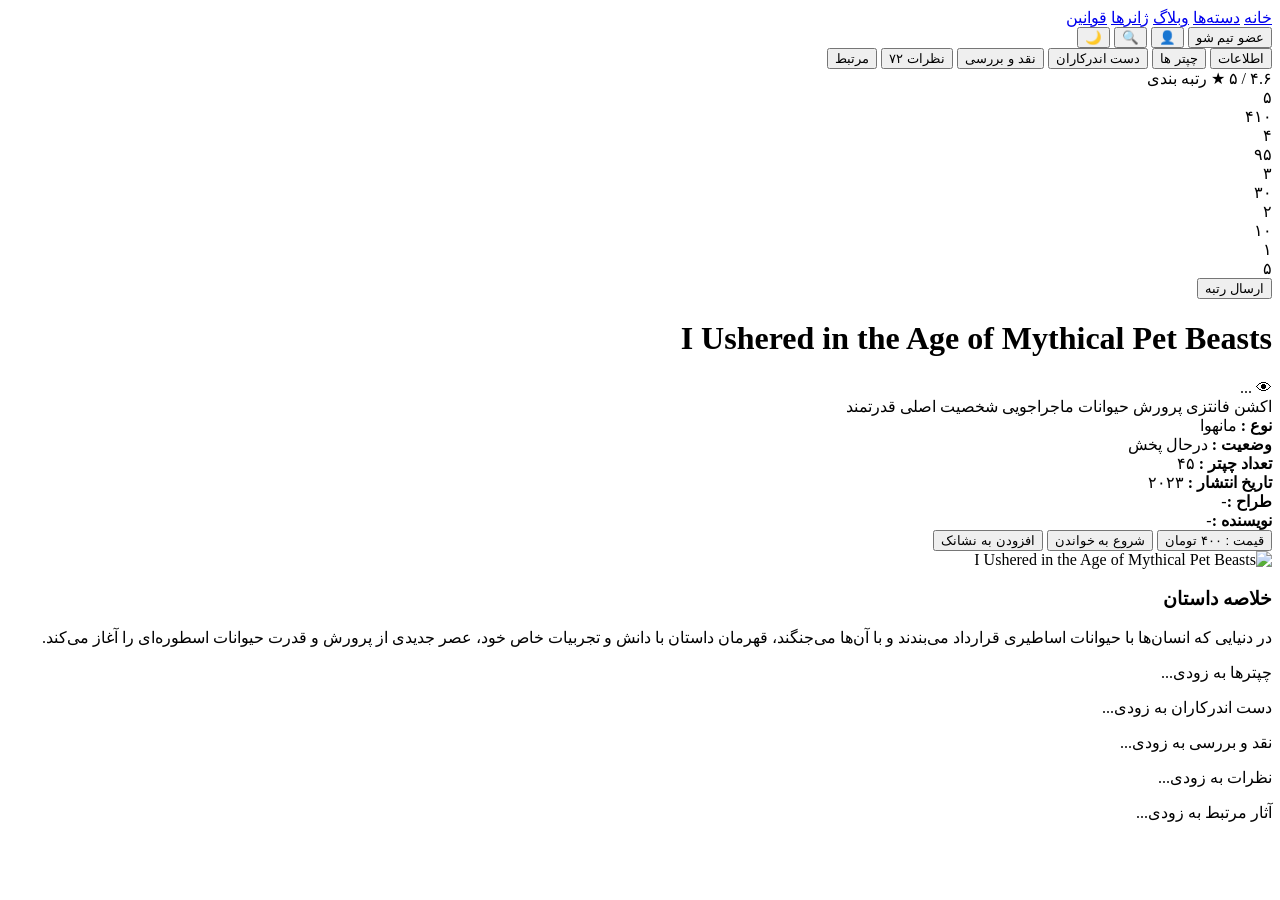
==== detail-mythical.html @ b263c5f9 "Add files via upload" ====
<!DOCTYPE html>
<html lang="fa" dir="rtl">
<head>
    <meta charset="UTF-8">
    <meta name="viewport" content="width=device-width, initial-scale=1.0">
    <title>I Ushered in the Age of Mythical Pet Beasts - کتاب لند</title>
    <link rel="stylesheet" href="Css/menu.css">
    <link rel="stylesheet" href="Css/detail.css">
</head>
<body>
    <header class="header">
        <nav class="nav">
            <a href="menu.html">خانه</a>
            <a href="#">دسته‌ها</a>
            <a href="#">وبلاگ</a>
            <a href="#">ژانرها</a>
            <a href="#">قوانین</a>
        </nav>
        <div class="header-right">
            <button class="btn-team">عضو تیم شو</button>
            <button class="icon-btn">👤</button>
            <button class="icon-btn">🔍</button>
            <button class="icon-btn" id="theme-toggle">🌙</button>
        </div>
    </header>

    <main class="detail-page">
        <div class="detail-tabs">
            <button class="tab active" data-tab="info">اطلاعات</button>
            <button class="tab" data-tab="chapters">چپتر ها</button>
            <button class="tab" data-tab="staff">دست اندرکاران</button>
            <button class="tab" data-tab="review">نقد و بررسی</button>
            <button class="tab" data-tab="comments">نظرات <span class="badge-count">۷۲</span></button>
            <button class="tab" data-tab="related">مرتبط</button>
        </div>

        <div class="tab-content active" id="info">
            <div class="detail-content">
                <div class="rating-box">
                    <div class="rating-header">
                        <span class="rating-score">۴.۶ / ۵</span>
                        <span class="rating-star">★</span>
                        <span>رتبه بندی</span>
                    </div>
                    <div class="rating-bars">
                        <div class="bar-row"><span>۵</span><div class="bar"><div class="fill" style="width:70%"></div></div><span>۴۱۰</span></div>
                        <div class="bar-row"><span>۴</span><div class="bar"><div class="fill" style="width:20%"></div></div><span>۹۵</span></div>
                        <div class="bar-row"><span>۳</span><div class="bar"><div class="fill" style="width:7%"></div></div><span>۳۰</span></div>
                        <div class="bar-row"><span>۲</span><div class="bar"><div class="fill" style="width:2%"></div></div><span>۱۰</span></div>
                        <div class="bar-row"><span>۱</span><div class="bar"><div class="fill" style="width:1%"></div></div><span>۵</span></div>
                    </div>
                    <button class="btn-rate">ارسال رتبه</button>
                </div>

                <div class="info-section">
                    <div class="title-row">
                        <h1>I Ushered in the Age of Mythical Pet Beasts</h1>
                        <span class="views">👁 <span id="view-count">...</span></span>
                    </div>
                    <div class="tags">
                        <span class="tag">اکشن</span>
                        <span class="tag">فانتزی</span>
                        <span class="tag">پرورش حیوانات</span>
                        <span class="tag">ماجراجویی</span>
                        <span class="tag">شخصیت اصلی قدرتمند</span>
                    </div>
                    <div class="meta-info">
                        <div><strong>نوع :</strong> مانهوا</div>
                        <div><strong>وضعیت :</strong> <span class="status">درحال پخش</span></div>
                        <div><strong>تعداد چپتر :</strong> ۴۵</div>
                        <div><strong>تاریخ انتشار :</strong> ۲۰۲۳</div>
                        <div><strong>طراح :</strong>-</div>
                        <div><strong>نویسنده :</strong>-</div>
                    </div>
                    <div class="action-buttons">
                        <button class="btn-price">قیمت : ۴۰۰ تومان</button>
                        <button class="btn-read">شروع به خواندن</button>
                        <button class="btn-bookmark">افزودن به نشانک</button>
                    </div>
                </div>

                <div class="cover-section">
                    <img src="img/آغاز گر عصر هیولا های اسطوره ای.webp" alt="I Ushered in the Age of Mythical Pet Beasts" class="cover-img">
                </div>
            </div>

            <div class="summary-section">
                <h3>خلاصه داستان</h3>
                <p>
                    در دنیایی که انسان‌ها با حیوانات اساطیری قرارداد می‌بندند و با آن‌ها می‌جنگند، 
                    قهرمان داستان با دانش و تجربیات خاص خود، عصر جدیدی از پرورش و قدرت حیوانات اسطوره‌ای را آغاز می‌کند.
                </p>
            </div>
        </div>

        <div class="tab-content" id="chapters"><p class="coming-soon">چپترها به زودی...</p></div>
        <div class="tab-content" id="staff"><p class="coming-soon">دست اندرکاران به زودی...</p></div>
        <div class="tab-content" id="review"><p class="coming-soon">نقد و بررسی به زودی...</p></div>
        <div class="tab-content" id="comments"><p class="coming-soon">نظرات به زودی...</p></div>
        <div class="tab-content" id="related"><p class="coming-soon">آثار مرتبط به زودی...</p></div>
    </main>

    <script>
        document.querySelectorAll('.tab').forEach(tab => {
            tab.addEventListener('click', () => {
                document.querySelectorAll('.tab').forEach(t => t.classList.remove('active'));
                document.querySelectorAll('.tab-content').forEach(c => c.classList.remove('active'));
                tab.classList.add('active');
                document.getElementById(tab.dataset.tab).classList.add('active');
            });
        });

        fetch('https://api.countapi.xyz/hit/ketabland/mythical-beasts')
            .then(res => res.json())
            .then(data => document.getElementById('view-count').textContent = data.value.toLocaleString('en-US'));

        const toggleBtn = document.getElementById('theme-toggle');
        if (localStorage.getItem('theme') === 'dark') {
            document.body.classList.add('dark-mode');
            toggleBtn.textContent = '☀️';
        }
        toggleBtn.addEventListener('click', () => {
            document.body.classList.toggle('dark-mode');
            toggleBtn.textContent = document.body.classList.contains('dark-mode') ? '☀️' : '🌙';
            localStorage.setItem('theme', document.body.classList.contains('dark-mode') ? 'dark' : 'light');
        });
    </script>
</body>
</html>
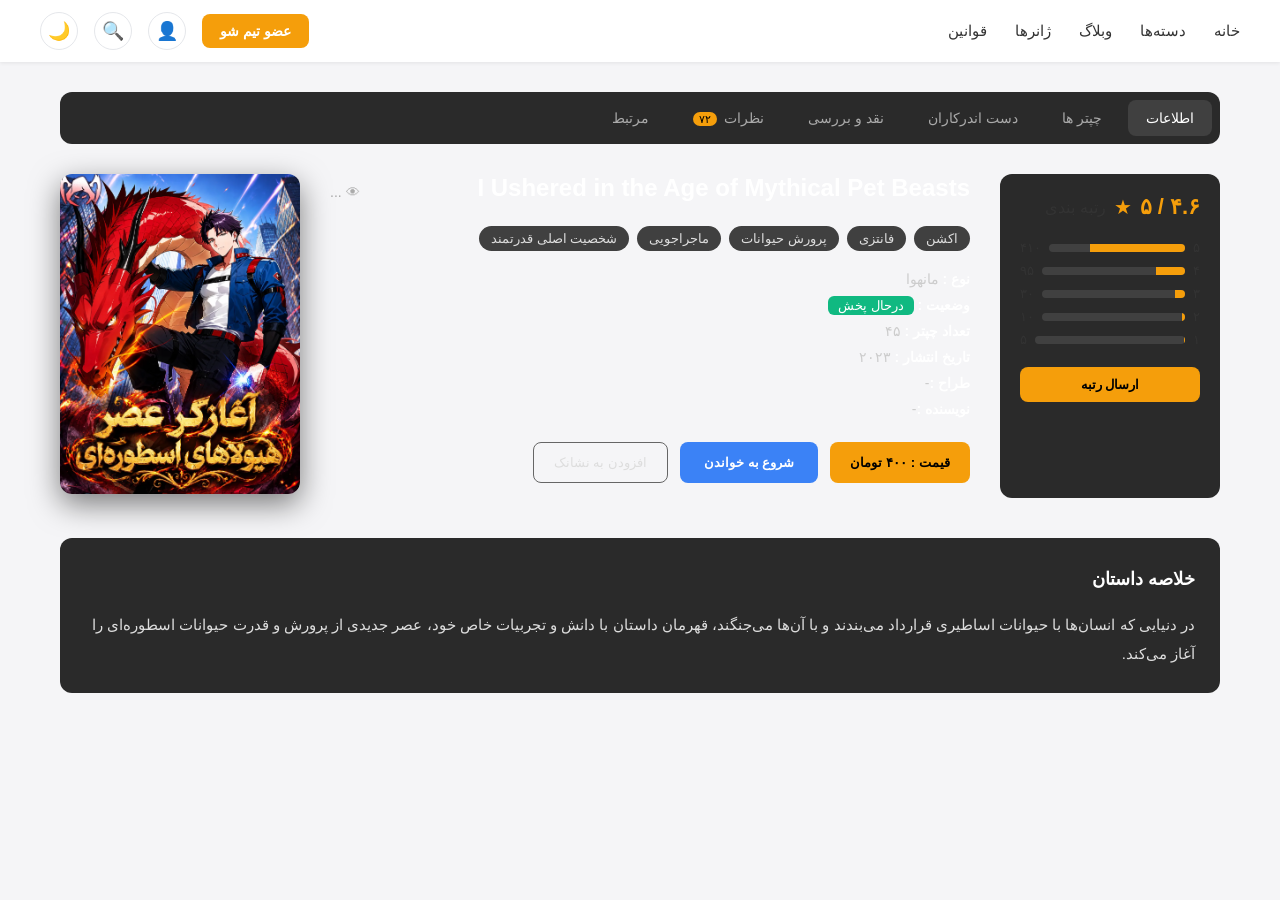
==== commit f8ab110b: "Add files via upload" ====
--- a/detail-mythical.html
+++ b/detail-mythical.html
@@ -10,7 +10,7 @@
 <body>
     <header class="header">
         <nav class="nav">
-            <a href="menu.html">خانه</a>
+            <a href="index.html">خانه</a>
             <a href="#">دسته‌ها</a>
             <a href="#">وبلاگ</a>
             <a href="#">ژانرها</a>
--- a/Css/menu.css
+++ b/Css/menu.css
@@ -0,0 +1,313 @@
+* {
+    margin: 0;
+    padding: 0;
+    box-sizing: border-box;
+    font-family: "Vazirmatn", "Tahoma", sans-serif;
+}
+
+/* رنگ‌های لایت مود (پیش‌فرض) */
+:root {
+    --bg-color: #f5f5f7;
+    --header-bg: #ffffff;
+    --text-color: #333;
+    --card-bg: #1e1e1e;
+    --border-color: #e5e7eb;
+}
+
+/* رنگ‌های دارک مود */
+body.dark-mode {
+    --bg-color: #121212;
+    --header-bg: #1e1e1e;
+    --text-color: #e0e0e0;
+    --card-bg: #2a2a2a;
+    --border-color: #333;
+}
+
+body {
+    background-color: var(--bg-color);
+    color: var(--text-color);
+    transition: background-color 0.3s, color 0.3s;
+}
+
+/* ==================== هدر ==================== */
+.header {
+    background-color: var(--header-bg);
+    box-shadow: 0 1px 4px rgba(0,0,0,0.08);
+    padding: 12px 40px;
+    display: flex;
+    align-items: center;
+    justify-content: space-between;
+    position: sticky;
+    top: 0;
+    z-index: 100;
+    transition: background-color 0.3s;
+}
+
+/* منو */
+.nav {
+    display: flex;
+    align-items: center;
+    gap: 28px;
+}
+
+.nav a {
+    text-decoration: none;
+    color: var(--text-color);
+    font-size: 15px;
+    font-weight: 500;
+    transition: color 0.2s;
+    display: flex;
+    align-items: center;
+    gap: 4px;
+}
+
+.nav a:hover {
+    color: #f59e0b;
+}
+
+.has-dropdown::after {
+    content: "▾";
+    font-size: 11px;
+    margin-right: 3px;
+    color: #888;
+    transition: transform 0.2s;
+}
+
+.dropdown:hover .has-dropdown::after {
+    transform: rotate(180deg);
+}
+
+/* منوی کشویی */
+.dropdown {
+    position: relative;
+}
+
+.dropdown-menu {
+    position: absolute;
+    top: 100%;
+    right: 0;
+    background-color: #2d2d2d;
+    min-width: 160px;
+    border-radius: 10px;
+    padding: 8px 0;
+    list-style: none;
+    box-shadow: 0 8px 20px rgba(0,0,0,0.25);
+    opacity: 0;
+    visibility: hidden;
+    transform: translateY(8px);
+    transition: all 0.2s ease;
+    z-index: 200;
+}
+
+.dropdown:hover .dropdown-menu {
+    opacity: 1;
+    visibility: visible;
+    transform: translateY(4px);
+}
+
+.dropdown-menu li a {
+    display: block;
+    padding: 10px 20px;
+    color: #ffffff !important;
+    font-size: 14px;
+    transition: background 0.15s;
+}
+
+.dropdown-menu li a:hover {
+    background-color: #404040;
+    color: #f59e0b !important;
+}
+
+/* دکمه‌های سمت راست */
+.header-right {
+    display: flex;
+    align-items: center;
+    gap: 16px;
+}
+
+.btn-team {
+    background-color: #f59e0b;
+    color: white;
+    border: none;
+    padding: 9px 18px;
+    border-radius: 8px;
+    font-size: 14px;
+    font-weight: 600;
+    cursor: pointer;
+    transition: background 0.2s;
+}
+
+.btn-team:hover {
+    background-color: #d97706;
+}
+
+.icon-btn {
+    width: 38px;
+    height: 38px;
+    border-radius: 50%;
+    border: 1px solid var(--border-color);
+    background: var(--header-bg);
+    color: var(--text-color);
+    display: flex;
+    align-items: center;
+    justify-content: center;
+    cursor: pointer;
+    font-size: 18px;
+    transition: all 0.2s;
+}
+
+.icon-btn:hover {
+    background: #f3f4f6;
+}
+
+body.dark-mode .icon-btn:hover {
+    background: #333;
+}
+
+/* ==================== بخش آخرین آثار ==================== */
+.latest-section {
+    max-width: 1200px;
+    margin: 40px auto;
+    padding: 0 20px;
+}
+
+.section-header {
+    display: flex;
+    justify-content: space-between;
+    align-items: center;
+    margin-bottom: 24px;
+}
+
+.section-title {
+    font-size: 20px;
+    font-weight: 700;
+    color: var(--text-color);
+    position: relative;
+    padding-right: 12px;
+}
+
+.section-title::before {
+    content: "";
+    position: absolute;
+    right: 0;
+    top: 50%;
+    transform: translateY(-50%);
+    width: 4px;
+    height: 22px;
+    background-color: #f59e0b;
+    border-radius: 4px;
+}
+
+.btn-view-all {
+    background-color: #f59e0b;
+    color: white;
+    padding: 8px 18px;
+    border-radius: 8px;
+    text-decoration: none;
+    font-size: 14px;
+    font-weight: 600;
+    transition: background 0.2s;
+}
+
+.btn-view-all:hover {
+    background-color: #d97706;
+}
+
+.cards-container {
+    display: flex;
+    gap: 20px;
+    overflow-x: auto;
+    padding-bottom: 10px;
+}
+
+.card {
+    flex: 0 0 180px;
+    background: var(--card-bg);
+    border-radius: 12px;
+    overflow: hidden;
+    transition: transform 0.2s;
+    text-decoration: none;
+    color: inherit;
+}
+
+.card:hover {
+    transform: translateY(-6px);
+}
+
+.card-image {
+    position: relative;
+    width: 100%;
+    height: 260px;
+}
+
+.card-image img {
+    width: 100%;
+    height: 100%;
+    object-fit: cover;
+    display: block;
+}
+
+.badge {
+    position: absolute;
+    top: 10px;
+    font-size: 11px;
+    padding: 3px 8px;
+    border-radius: 6px;
+    color: white;
+    font-weight: 600;
+}
+
+.badge-type {
+    right: 10px;
+    background-color: #6366f1;
+}
+
+.badge-type.purple {
+    background-color: #8b5cf6;
+}
+
+.badge-status {
+    left: 10px;
+    background-color: #10b981;
+}
+
+.chapter {
+    position: absolute;
+    bottom: 10px;
+    left: 10px;
+    background: rgba(0, 0, 0, 0.7);
+    color: white;
+    font-size: 12px;
+    padding: 3px 8px;
+    border-radius: 6px;
+}
+
+.card-info {
+    padding: 12px;
+}
+
+.card-title {
+    font-size: 13px;
+    color: #fff;
+    margin-bottom: 8px;
+    line-height: 1.4;
+    height: 36px;
+    overflow: hidden;
+}
+
+.card-meta {
+    display: flex;
+    justify-content: space-between;
+    font-size: 11px;
+    color: #aaa;
+}
+
+/* ریسپانسیو */
+@media (max-width: 900px) {
+    .header {
+        padding: 12px 16px;
+    }
+    .nav {
+        display: none;
+    }
+}
--- a/Css/detail.css
+++ b/Css/detail.css
@@ -0,0 +1,362 @@
+/* ==================== صفحه جزئیات ==================== */
+
+.detail-page {
+    max-width: 1200px;
+    margin: 30px auto;
+    padding: 0 20px;
+    color: var(--text-color, #e5e5e5);
+}
+
+/* تب‌ها */
+.detail-tabs {
+    display: flex;
+    gap: 8px;
+    background: #2a2a2a;
+    padding: 8px;
+    border-radius: 12px;
+    margin-bottom: 30px;
+    overflow-x: auto;
+}
+
+.tab {
+    padding: 10px 18px;
+    border-radius: 8px;
+    color: #aaa;
+    background: none;
+    border: none;
+    font-size: 14px;
+    cursor: pointer;
+    white-space: nowrap;
+    transition: 0.2s;
+}
+
+.tab:hover,
+.tab.active {
+    background: #404040;
+    color: #fff;
+}
+
+.badge-count {
+    background: #f59e0b;
+    color: #000;
+    font-size: 11px;
+    padding: 1px 6px;
+    border-radius: 10px;
+    margin-right: 4px;
+}
+
+/* محتوای تب */
+.tab-content {
+    display: none;
+}
+.tab-content.active {
+    display: block;
+}
+
+/* گرید */
+.detail-content {
+    display: grid;
+    grid-template-columns: 220px 1fr 240px;
+    gap: 30px;
+    margin-bottom: 40px;
+}
+
+/* باکس امتیاز */
+.rating-box {
+    background: #2a2a2a;
+    border-radius: 12px;
+    padding: 20px;
+}
+
+.rating-header {
+    display: flex;
+    align-items: center;
+    gap: 8px;
+    margin-bottom: 20px;
+}
+
+.rating-score {
+    font-size: 22px;
+    font-weight: 700;
+    color: #f59e0b;
+}
+
+.rating-star {
+    color: #f59e0b;
+    font-size: 20px;
+}
+
+.rating-bars {
+    display: flex;
+    flex-direction: column;
+    gap: 8px;
+    margin-bottom: 20px;
+}
+
+.bar-row {
+    display: flex;
+    align-items: center;
+    gap: 8px;
+    font-size: 13px;
+}
+
+.bar {
+    flex: 1;
+    height: 8px;
+    background: #404040;
+    border-radius: 4px;
+    overflow: hidden;
+}
+
+.bar .fill {
+    height: 100%;
+    background: #f59e0b;
+}
+
+.btn-rate {
+    width: 100%;
+    padding: 10px;
+    background: #f59e0b;
+    border: none;
+    border-radius: 8px;
+    color: #000;
+    font-weight: 600;
+    cursor: pointer;
+}
+
+/* اطلاعات */
+.info-section h1 {
+    font-size: 24px;
+    color: #fff;
+    margin-bottom: 8px;
+}
+
+.title-row {
+    display: flex;
+    justify-content: space-between;
+    align-items: center;
+    margin-bottom: 16px;
+    gap: 15px;
+}
+
+.views {
+    color: #aaa;
+    font-size: 14px;
+    white-space: nowrap;
+}
+
+.tags {
+    display: flex;
+    flex-wrap: wrap;
+    gap: 8px;
+    margin-bottom: 20px;
+}
+
+.tag {
+    background: #404040;
+    padding: 5px 12px;
+    border-radius: 20px;
+    font-size: 13px;
+    color: #ddd;
+}
+
+.meta-info {
+    display: flex;
+    flex-direction: column;
+    gap: 10px;
+    margin-bottom: 25px;
+    font-size: 14px;
+    color: #ccc;
+}
+
+.meta-info strong {
+    color: #fff;
+}
+
+.status {
+    background: #10b981;
+    color: #fff;
+    padding: 2px 10px;
+    border-radius: 6px;
+    font-size: 13px;
+}
+
+.action-buttons {
+    display: flex;
+    gap: 12px;
+    flex-wrap: wrap;
+}
+
+.btn-price {
+    background: #f59e0b;
+    color: #000;
+    border: none;
+    padding: 12px 20px;
+    border-radius: 8px;
+    font-weight: 600;
+    cursor: pointer;
+}
+
+.btn-read {
+    background: #3b82f6;
+    color: #fff;
+    border: none;
+    padding: 12px 24px;
+    border-radius: 8px;
+    font-weight: 600;
+    cursor: pointer;
+}
+
+.btn-bookmark {
+    background: transparent;
+    border: 1px solid #666;
+    color: #ddd;
+    padding: 12px 20px;
+    border-radius: 8px;
+    cursor: pointer;
+}
+
+/* کاور */
+.cover-img {
+    width: 100%;
+    border-radius: 12px;
+    box-shadow: 0 10px 30px rgba(0,0,0,0.5);
+}
+
+/* خلاصه */
+.summary-section {
+    background: #2a2a2a;
+    padding: 25px;
+    border-radius: 12px;
+    line-height: 1.9;
+    font-size: 15px;
+    color: #ddd;
+}
+
+.summary-section h3 {
+    margin-bottom: 15px;
+    color: #fff;
+}
+
+/* چپترها */
+.chapters-header {
+    display: flex;
+    justify-content: space-between;
+    align-items: center;
+    margin-bottom: 25px;
+    flex-wrap: wrap;
+    gap: 15px;
+}
+
+.chapters-info {
+    display: flex;
+    gap: 15px;
+    font-size: 14px;
+    color: #aaa;
+}
+
+.free-count {
+    color: #10b981;
+}
+
+.btn-group-buy {
+    background: #f59e0b;
+    color: #000;
+    border: none;
+    padding: 8px 16px;
+    border-radius: 8px;
+    font-weight: 600;
+    cursor: pointer;
+}
+
+.chapters-grid {
+    display: grid;
+    grid-template-columns: repeat(auto-fill, minmax(160px, 1fr));
+    gap: 16px;
+}
+
+.chapter-card {
+    background: #2a2a2a;
+    border-radius: 12px;
+    overflow: hidden;
+    text-decoration: none;
+    color: inherit;
+}
+
+.chapter-img {
+    position: relative;
+    height: 120px;
+}
+
+.chapter-img img {
+    width: 100%;
+    height: 100%;
+    object-fit: cover;
+}
+
+.chapter-img .lock {
+    position: absolute;
+    inset: 0;
+    background: rgba(0,0,0,0.6);
+    display: flex;
+    align-items: center;
+    justify-content: center;
+    font-size: 28px;
+}
+
+.chapter-info {
+    padding: 12px;
+    text-align: center;
+}
+
+.chapter-num {
+    display: block;
+    font-weight: 600;
+    color: #fff;
+    margin-bottom: 4px;
+}
+
+.chapter-date {
+    display: block;
+    font-size: 12px;
+    color: #888;
+    margin-bottom: 10px;
+}
+
+.btn-chapter {
+    width: 100%;
+    padding: 6px;
+    border: none;
+    border-radius: 6px;
+    background: #404040;
+    color: #ddd;
+    font-size: 13px;
+    cursor: pointer;
+}
+
+.btn-chapter.free-btn {
+    background: #10b981;
+    color: #fff;
+}
+
+.btn-chapter.special {
+    background: #3b82f6;
+    color: #fff;
+}
+
+.coming-soon {
+    padding: 60px;
+    text-align: center;
+    color: #888;
+    font-size: 16px;
+}
+
+/* ریسپانسیو */
+@media (max-width: 900px) {
+    .detail-content {
+        grid-template-columns: 1fr;
+    }
+    .cover-section {
+        order: -1;
+    }
+}
